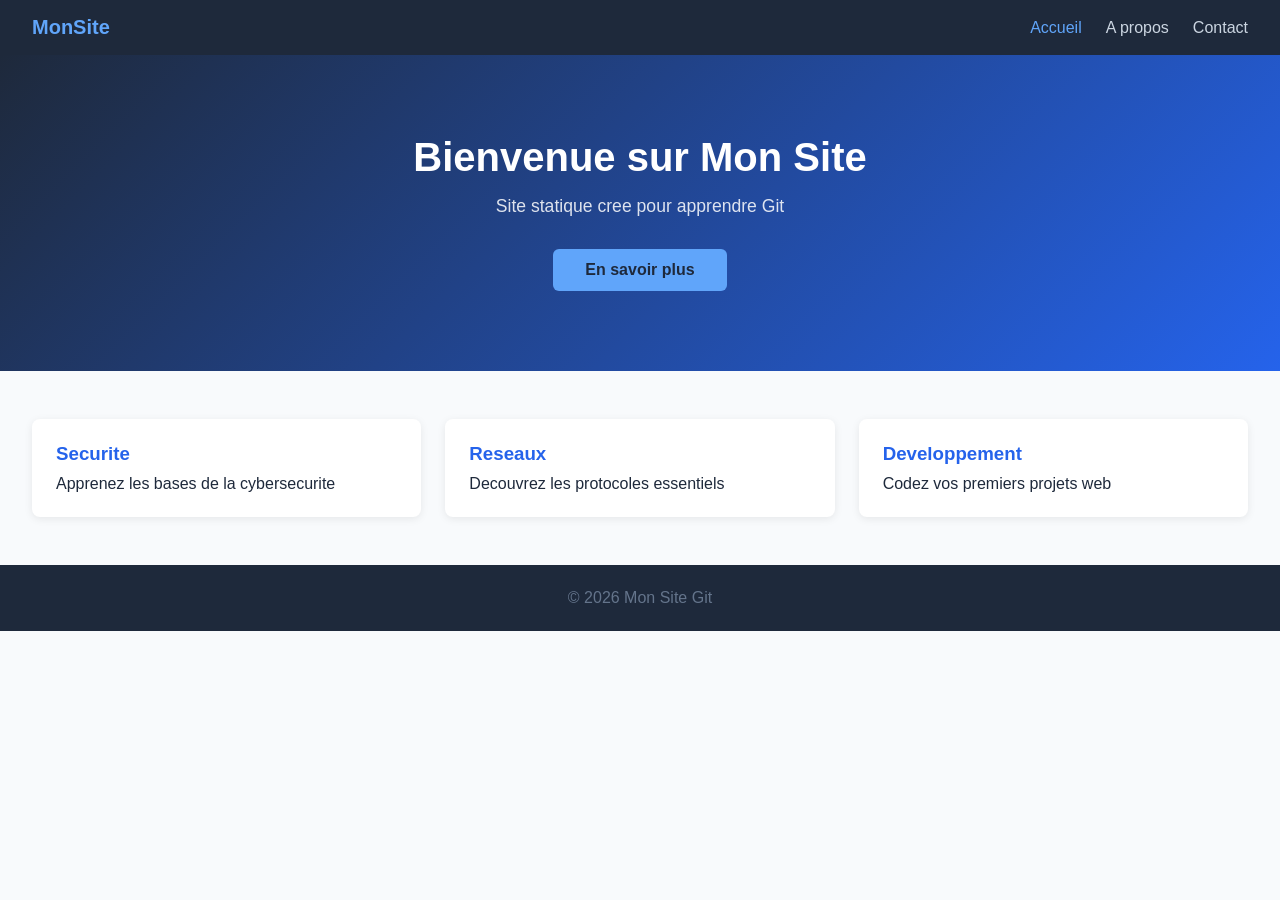
==== index.html @ 90ef8066 "feat: initial HTML/CSS/JS site with navbar and hero section" ====
<!DOCTYPE html>
<html lang="fr">

<head>
    <meta charset="UTF-8">
    <meta name="viewport" content="width=device-width, initial-scale=1.0">
    <title>Mon Site Git</title>
    <link rel="stylesheet" href="css/style.css">
</head>

<body>
    <nav class="navbar">
        <span class="logo">MonSite</span>
        <ul>
            <li><a href="index.html" class="active">Accueil</a></li>
            <li><a href="about.html">A propos</a></li>
            <li><a href="contact.html">Contact</a></li>
        </ul>
    </nav>
    <main>
        <section class="hero">
            <h1>Bienvenue sur Mon Site</h1>
            <p>Site statique cree pour apprendre Git</p>
            <a href="about.html" class="btn">En savoir plus</a>
        </section>
        <section class="cards">
            <div class="card">
                <h3>Securite</h3>
                <p>Apprenez les bases de la cybersecurite</p>
            </div>
            <div class="card">
                <h3>Reseaux</h3>
                <p>Decouvrez les protocoles essentiels</p>
            </div>
            <div class="card">
                <h3>Developpement</h3>
                <p>Codez vos premiers projets web</p>
            </div>
        </section>
    </main>
    <footer>
        <p>&copy; <span id="year"></span> Mon Site Git</p>
    </footer>
    <script src="js/main.js"></script>
</body>

</html>
---- css/style.css ----
/* Reset */
* {
    margin: 0;
    padding: 0;
    box-sizing: border-box;
}

body {
    font-family: 'Segoe UI', sans-serif;
    background: #f8fafc;
    color: #1e293b;
}

/* Navbar */
.navbar {
    display: flex;
    justify-content: space-between;
    align-items: center;
    background: #1e293b;
    padding: 16px 32px;
}

.navbar .logo {
    color: #60a5fa;
    font-size: 20px;
    font-weight: bold;
}

.navbar ul {
    list-style: none;
    display: flex;
    gap: 24px;
}

.navbar a {
    color: #cbd5e1;
    text-decoration: none;
}

.navbar a.active,
.navbar a:hover {
    color: #60a5fa;
}

/* Hero */
.hero {
    text-align: center;
    padding: 80px 24px;
    background: linear-gradient(135deg, #1e293b, #2563eb);
    color: white;
}

.hero h1 {
    font-size: 2.5rem;
    margin-bottom: 16px;
}

.hero p {
    font-size: 1.1rem;
    margin-bottom: 32px;
    opacity: .85;
}

/* Button */
.btn {
    display: inline-block;
    padding: 12px 32px;
    background: #60a5fa;
    color: #1e293b;
    border-radius: 6px;
    text-decoration: none;
    font-weight: bold;
    transition: background .2s;
}

.btn:hover {
    background: #93c5fd;
}

/* Cards */
.cards {
    display: flex;
    gap: 24px;
    padding: 48px 32px;
    flex-wrap: wrap;
}

.card {
    flex: 1;
    min-width: 200px;
    background: white;
    border-radius: 8px;
    padding: 24px;
    box-shadow: 0 2px 8px rgba(0, 0, 0, .08);
}

.card h3 {
    color: #2563eb;
    margin-bottom: 10px;
}

/* Footer */
footer {
    text-align: center;
    padding: 24px;
    background: #1e293b;
    color: #64748b;
}
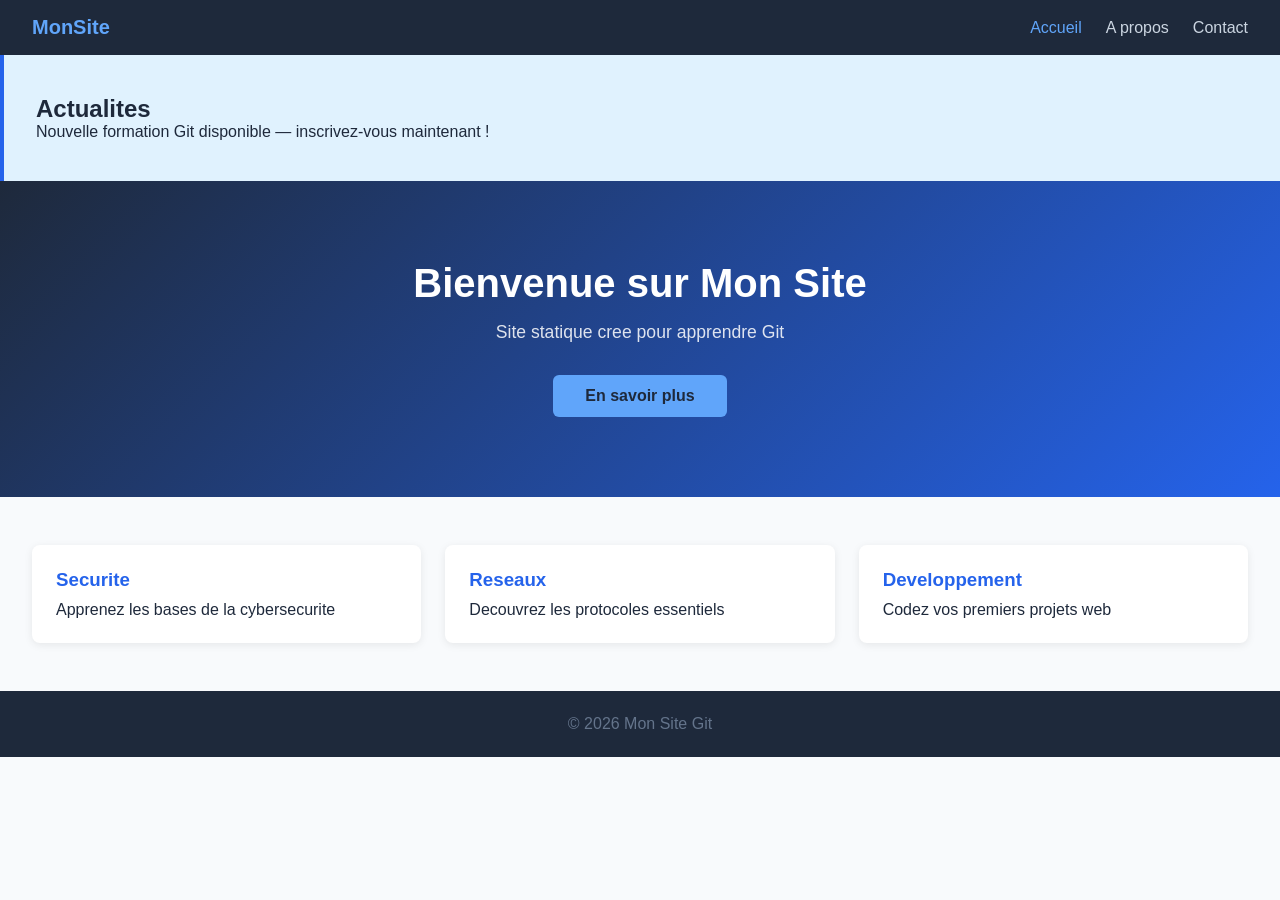
==== commit 3205268d: "feat: add news section with blue accent border" ====
--- a/index.html
+++ b/index.html
@@ -18,6 +18,10 @@
         </ul>
     </nav>
     <main>
+        <section class="news">
+            <h2>Actualites</h2>
+            <p>Nouvelle formation Git disponible — inscrivez-vous maintenant !</p>
+        </section>
         <section class="hero">
             <h1>Bienvenue sur Mon Site</h1>
             <p>Site statique cree pour apprendre Git</p>
--- a/css/style.css
+++ b/css/style.css
@@ -105,4 +105,10 @@
     padding: 24px;
     background: #1e293b;
     color: #64748b;
+}
+
+.news {
+    padding: 40px 32px;
+    background: #e0f2fe;
+    border-left: 4px solid #2563eb;
 }
